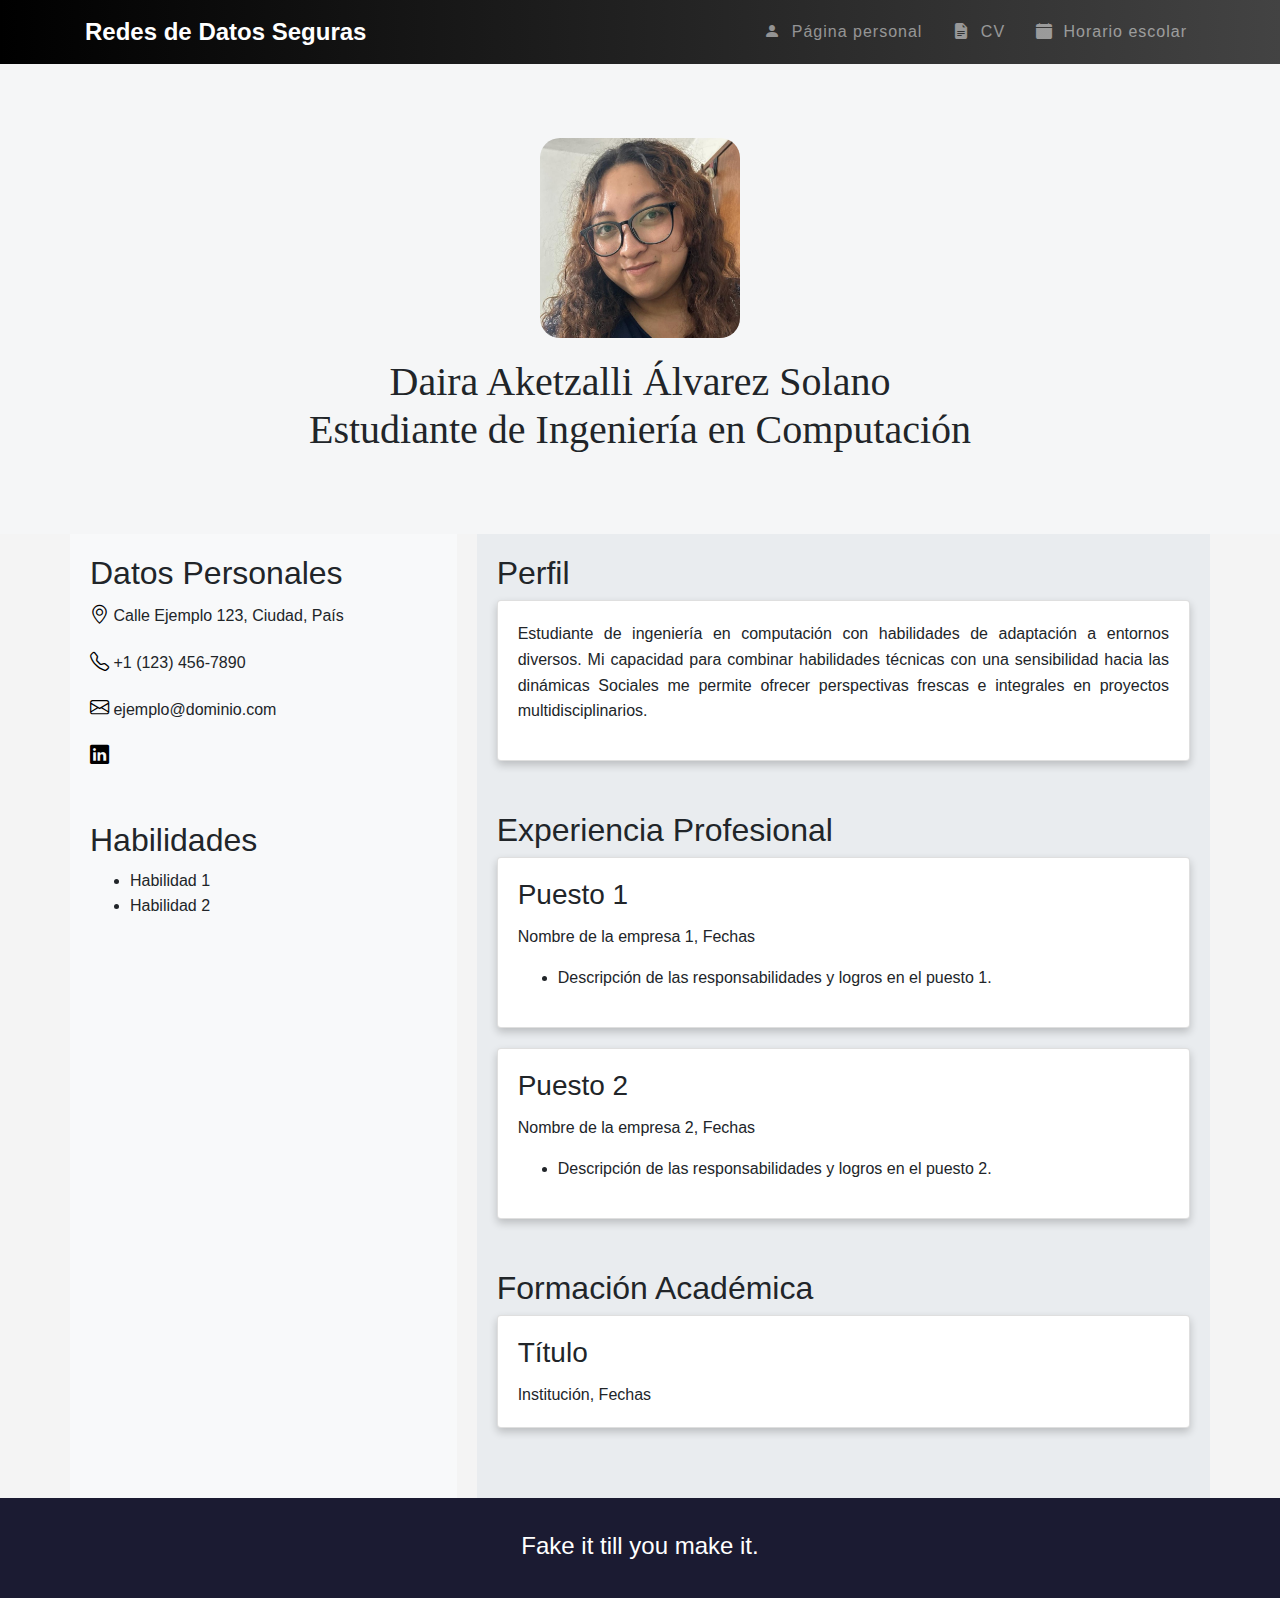
==== CV.html @ b775a0ef "Estructura, falta ingles y colores" ====
<!DOCTYPE html>
<html lang="es">

<head>
    <meta charset="utf-8">
    <meta name="author" content="Daira Álvarez">
    <meta name="description" content="CV de Daira Aketzalli Álvarez Solano">
    <meta name="viewport" content="width=device-width, initial-scale=1">
    <title>CV de Daira Álvarez</title>
    <link rel="icon" type="image/x-icon" href="imagenes/icono.png">
    <link rel="stylesheet" href="https://stackpath.bootstrapcdn.com/bootstrap/4.5.2/css/bootstrap.min.css">
    <link rel="stylesheet" href="https://cdn.jsdelivr.net/npm/bootstrap-icons@1.9.1/font/bootstrap-icons.css">
    <link href="styles.css" rel="stylesheet">
    <link rel="preconnect" href="https://fonts.googleapis.com">
    <link rel="preconnect" href="https://fonts.gstatic.com" crossorigin>
    <script src="https://code.jquery.com/jquery-3.5.1.slim.min.js"></script>
    <script src="https://cdn.jsdelivr.net/npm/@popperjs/core@2.0.7/dist/umd/popper.min.js"></script>
    <script src="https://stackpath.bootstrapcdn.com/bootstrap/4.5.2/js/bootstrap.min.js"></script>
</head>

<body>
    <!-- Barra de navegacion -->
    <nav class="navbar navbar-expand-lg navbar-dark bg-dark fixed-top">
        <div class="container">
            <a class="navbar-brand" href="index.html">Redes de Datos Seguras</a>
            <button class="navbar-toggler" type="button" data-toggle="collapse" data-target="#navbarNav"
                aria-controls="navbarNav" aria-expanded="false" aria-label="Toggle navigation">
                <span class="navbar-toggler-icon"></span>
            </button>
            <div class="collapse navbar-collapse" id="navbarNav">
                <ul class="navbar-nav ml-auto">
                    <li class="nav-item">
                        <a class="nav-link" href="personal.html"><i class="bi bi-person-fill"></i> Página personal</a>
                    </li>
                    <li class="nav-item">
                        <a class="nav-link" href="CV.html"><i class="bi bi-file-earmark-text-fill"></i> CV</a>
                    </li>
                    <li class="nav-item">
                        <a class="nav-link" href="pagina3.html"><i class="bi bi-calendar-fill"></i> Horario escolar</a>
                    </li>
                </ul>
            </div>
        </div>
    </nav>

    <section class="hero align-items-stretch">
        <div class="hero-principal d-flex flex-column justify-content-center align-items-center">
            <img class="hero-imagen-desarrollador rounded-square" src="img/yo.jpg" alt="Foto de Daira Álvarez">
            <h1>Daira Aketzalli Álvarez Solano <br>Estudiante de Ingeniería en Computación</h1>
            <h2 class="text-primary mb-4" id="typewriter"></h2>
        </div>
    </section>

    <!-- Contenedor Principal -->
    <div class="container">

        <!-- Secciones del CV en dos columnas -->
        <div class="row">
            <div class="col-info">

                <div id="datos-personales" class="seccion">
                    <h2>Datos Personales</h2>
                    <p>
                        <i class="bi bi-geo-alt medium-icon"></i> <!-- Símbolo de localización -->
                        Calle Ejemplo 123, Ciudad, País
                    </p>
                    <p>
                        <i class="bi bi-telephone medium-icon"></i> <!-- Símbolo de teléfono -->
                        +1 (123) 456-7890
                    </p>
                    <p>

                        <i class="bi bi-envelope medium-icon"></i> <!-- Símbolo de correo electrónico -->
                        ejemplo@dominio.com
                    </p>
                    <p>
                        
                        <a href="https://www.linkedin.com/in/tu-perfil" target="_blank"><i class="bi bi-linkedin medium-icon"></i> <!-- Símbolo de LinkedIn --></a>
                    </p>
                    <!-- Puedes agregar más elementos de la lista según sea necesario -->

                </div>
                <div id="habilidades" class="seccion">
                    <h2>Habilidades</h2>
                    <ul>
                        <li>Habilidad 1</li>
                        <li>Habilidad 2</li>
                        <!-- Agrega más habilidades según sea necesario -->
                    </ul>
                </div>


            </div>

            <div class="col-experiencia">

                <div id="perfil" class="seccion">
                    <h2>Perfil</h2>
                    <div class="card">
                        <div class="card-body">
                            <p>
                                Estudiante de ingeniería en computación con habilidades de
                                adaptación a entornos diversos. Mi capacidad para combinar
                                habilidades técnicas con una sensibilidad hacia las dinámicas
                                Sociales me permite ofrecer perspectivas frescas e integrales en
                                proyectos multidisciplinarios.
                            </p>
                        </div>
                    </div>
                </div>
                <div id="experiencia" class="seccion">
                    <h2>Experiencia Profesional</h2>
                    <div class="card">
                        <div class="card-body">
                            <h3 class="card-title">Puesto 1</h3>
                            <p class="card-text">Nombre de la empresa 1, Fechas</p>
                            <ul>
                                <li>Descripción de las responsabilidades y logros en el puesto 1.</li>
                            </ul>
                        </div>
                    </div>
                    <div class="card">
                        <div class="card-body">
                            <h3 class="card-title">Puesto 2</h3>
                            <p class="card-text">Nombre de la empresa 2, Fechas</p>
                            <ul>
                                <li>Descripción de las responsabilidades y logros en el puesto 2.</li>
                            </ul>
                        </div>
                    </div>
                    <!-- Repite el div anterior para cada puesto de trabajo adicional -->
                </div>

                <div id="formacion" class="seccion">
                    <h2>Formación Académica</h2>
                    <div class="card">
                        <div class="card-body">
                            <h3 class="card-title">Título</h3>
                            <p class="card-text">Institución, Fechas</p>
                        </div>
                    </div>
                    <!-- Repite el div anterior para cada título o formación académica -->
                </div>
            </div>
        </div>
    </div>

    <footer class="seccion-oscura d-flex flex-column align-items-center justify-content-center">
        <p class="footer-texto text-center">Fake it till you make it.</p>
    </footer>


</body>

</html>
---- styles.css ----
body {
    font-family: Arial, sans-serif;
    line-height:   1.6;
    background-color: #f4f4f4;
    padding-top: 70px;
}

/* BARRA DE NAVEGACIÓN */
.navbar {
  background: linear-gradient(to right, #000000, #434343);
}

/* Cambiar el color del texto y los enlaces */
.navbar-brand,
.navbar-nav .nav-link {
  color: #ffffff;
}

/* Agregar transiciones y efectos de hover */
.navbar-nav .nav-link {
  transition: color   0.3s ease;
}

.navbar-nav .nav-link:hover {
  color: #cccccc;
}

/* Ajustar el espaciado y la tipografía */
.navbar-nav {
  letter-spacing:   1px;
}

.navbar-brand {
  font-size:   1.5rem;
  font-weight: bold;
}

/* Agregar íconos a los enlaces */
.navbar-nav .nav-link i {
  margin-right:   5px;
}

/* Añadir margen a los elementos de la lista para aumentar el espacio entre los enlaces */
.navbar-nav .nav-item {
margin-right:  15px; /* Ajusta este valor para aumentar o disminuir el espacio */
}

/* Asegúrate de que el último elemento no tenga margen a la derecha para evitar espacio extra al final */
.navbar-nav .nav-item:last-child {
margin-right:  0;
}

section {
    display: flex;
    flex-direction: column;
    align-items: center;
    justify-content: center;
  }

.jumbotron {
    /* margin-top: 50px; */
    background-color: #007bff; /* Color de fondo para el encabezado */
    margin-bottom:   0; /* Sin margen inferior para el encabezado */
    margin-left: 205px;
    margin-right: 205px;
}

.content-section {
    margin-bottom:   2rem; /* Espaciado entre secciones */
    border-radius:   1rem; /* Bordes redondeados */
    box-shadow:   0   0.5rem   1rem rgba(0,   0,   0,   0.15); /* Sombra para dar profundidad */
    transition: transform   0.3s ease-in-out; /* Transición suave al pasar el cursor */
}

.content-section:hover {
    transform: translateY(-0.25rem); /* Efecto de elevación al pasar el cursor */
}

.my-5 {
    margin-top:   3rem !important; /* Espaciado superior para el contenido principal */
    margin-bottom:   3rem !important; /* Espaciado inferior para el contenido principal */
}

/* Estilos adicionales para mejorar la apariencia y funcionalidad */
h1 {
    font-size: 2.5rem;
    /* FALTA ESCOGER FUENTE */
    font-family: 'Rubik Dirt', cursive;
  }

  h4 {
    font-size: 1.5rem;
    margin-top:20px;
    /* FALTA ESCOGER FUENTE */
    font-family: 'Rubik Dirt', cursive;
  }
  .seccion-oscura {
    color: white;
    background-color: #1b1b32;
  }
  
  .seccion-clara {
    color: black;
    background-color: white;
  }
  
  .seccion-titulo {
    font-size: 2rem;
    padding: 15px 0;
    font-family: 'Rubik Dirt', cursive;
  }
  
  .seccion-descripcion {
    font-size: 1.2rem;
    color: #584e4e;
  }
  
  .seccion-texto {
    font-size: 1.2rem;
  }
  
  .btn-info {
    font-size: 1.1rem;
    margin: 20px;
  }
  
  .texto-negro {
    color: black;
  }
  
  .texto-blanco {
    color: white;
  }

  .seccion{
    text-align: justify;
    margin-bottom: 50px ;
  }

  /* Seccion Hero */
  
  .hero {
    background-color: #f5f6f7;
    min-height: 450px;
    text-align: center;
  }
  
  .hero-principal {
    padding: 3rem;
  }
  
  .hero-imagen-desarrollador {
    width: 200px;
    height: 200px;
    margin: 20px;
  }

  .rounded-square {
    width:   200px; /* O cualquier tamaño que desees */
    height:   200px; /* Debe ser igual al ancho para ser completamente circular */
    border-radius:   10%; /* Hace que el elemento sea circular */
    object-fit: cover; /* Asegura que la imagen cubra completamente el área circular sin distorsionarse */
}

  
  .hero-principal h2 {
    font-size: 1.5rem;
    color: #615151;
  }


  
  /* Sobre mi */
  
  .sobre-mi {
    height: 500px;
    padding: 10px;
  }
  
  .sobre-mi .contenedor {
    max-width: 600px;
    text-align: center;
  }
  
  /* Experiencia */
  
  .experiencia {
    padding: 40px 40px 60px 40px;
  }
  
  .experiencia .columna {
    padding: 20px;
    border: 2px solid #8080804d;
    display: flex;
    flex-direction: column;
    align-items: center;
    justify-content: space-evenly;
    transition: all 0.2s ease-in;
  }
  
  .experiencia .columna:hover {
    color: white;
    background-color: #1b1b32;
  }
  
  .experiencia i {
    font-size: 2.5rem;
    color: #7ade30;
    background-color: #0a0a23;
    padding: 8px 19px;
    border-radius: 50%;
  }
  
  .experiencia-titulo {
    font-size: 25px;
    font-weight: bold;
    margin: 10px 0;
  }
  
  .badges-contenedor {
    font-size: 20px;
    font-weight: bold;
    margin: 10px 0;
  }
  
  .badge {
    margin: 5px;
  }
  /* FALTA CAMBIAR COLOR DE BOTONES */
  .text-bg-primary {
    background-color: #007bff; /* Cambia este valor al color que desees */
    color: #fff; /* Cambia este valor al color del texto que desees */
}

.medium-icon {
  font-size:  1.2em; /* Ajusta este valor para cambiar el tamaño del icono */
  color: black;
}

  /* libros */
  
  .libros {
    padding: 40px 40px 80px 40px;
  }
  
  .libros .carousel {
    max-width: 800px;
  }
  
  .carousel-item {
    height: 500px;

  }
  
  .carousel-item .container {
    width: 100%;
    height: 100%;
    display: flex;
    flex-direction: column;
    align-items: center;
    justify-content: center;
    border: none;
  }

 .carousel-control-prev, .carousel-control-next  {
    border: none;
    height: 50px;
    margin-top: 170px;
    max-width: max-content;
  }

  .gustos-imagen {
    height: 200px;
    width: 180px;
    margin: 10px 10px 20px 10px;
  }
  
  .gustos-texto {
    max-width: 70%;
    font-size: 15px;
    text-align: center;
    font-family: 'Share Tech Mono', monospace;

  }
  
  .gustos-info {
    font-weight: bold;
    text-align: center;

  }
  
  .gustos-info p {
    margin-bottom: 0;
 
  }
  
  .testimonio-footer .libro {
    font-size: 1.2rem;

  }
  
  .testimonio-info .autor {
    font-size: 0.9rem;
    color: #656060;

  }
  
 
  /* Pie de pagina (footer) */
  
  footer {
    min-height: 100px;
  }
  
  .footer-logo {
    height: 80px;
    width: 80px;
    margin: 10px;
  }
  
  .footer-texto {
    font-size: 1.5rem;
    padding-top: 2%;
    margin-bottom: 30px;
    font-family: 'Quicksand', sans-serif;
  }
  
  .iconos-redes-sociales a {
    width: 50px;
    height: 50px;
    display: flex;
    align-items: center;
    justify-content: center;
    padding: 2px;
    margin: 10px;
    border: 2px solid white;
    border-radius: 50%;
    transition: all 0.2s ease-in;
  }
  
  .iconos-redes-sociales i {
    color: white;
    font-size: 1.5rem;
    transition: all 0.2s ease-in;
  }
  
  .iconos-redes-sociales a:hover {
    background-color: white;
    border: 2px solid rgb(13, 110, 253);
  }
  
  .iconos-redes-sociales a:hover i {
    color: black;
  }
  
  .derechos-de-autor {
    font-size: 15px;
    color: #aeaeae;
    padding: 20px;
  }

  .cv-body{
    background-color: yellow;
    padding-left:10rem;
    padding-right:10rem;

  }

  /* AQUÍ ESTOY HACIENDO PRUEBAS */
  .left-column{
    width:  25%; /* Ocupa  1/4 de la pantalla */
    height:  100%;
    background-color: red;
    display: block; /* Asegura que la imagen se trate como un bloque */
    margin: auto; /* Centra la imagen horizontalmente */
  }

  .left-column .section{
    height:   20.00%; /* FALTA AJUSTAR SEGÚN QUEDEN LAS SECCIONES*/
    border-bottom:   1px solid #ccc; /* Línea divisoria entre secciones */
    display: flex; /* Hace que la sección sea un contenedor Flexbox */
    align-items: center; /* Centra los elementos a lo largo del eje cruzado */
    justify-content: center; /* Centra los elementos a lo largo del eje principal */
    padding-top: 15px;
    padding-bottom: 15px;
    align-self: flex-start; /* Alinea las secciones al inicio de la columna */

  }

  .left-column img{
    max-width:   90%; /* La imagen nunca será más ancha que su contenedor */
    max-height:   90%; /* La imagen nunca será más alta que su contenedor */
    object-fit: contain; /* Asegura que la imagen se ajuste dentro de su contenedor manteniendo su relación de aspecto */
    display: flex; /* Asegura que la imagen se trate como un bloque */
    margin: auto; /* Centra la imagen horizontalmente */
    margin-top: 10px; 
    margin-bottom: 10px;
    border-radius: 5%;
    flex-direction: column;
  }
    


  .right-column {
    flex-grow:  1; /* Ocupa el espacio restante */
    background-color: #e0e0e0; /* Color de fondo para visualizar la columna */
    display: flex; /* Establece la columna derecha como un contenedor Flexbox */
  flex-direction: column; /* Organiza las secciones en una columna */
}

  .right-column .section{
    /* height:  10.00%; FALTA AJUSTAR SEGÚN QUEDEN LAS SECCIONES */
    border-bottom:  1px solid #ccc;
    padding: 5px;
    border-left:  5px solid #007bff;
    background-color:#7ade30 ;
  }

  .section span{
    margin-left: 8px;
  }

  .section a{
    margin-left: 18px;
  }
  .container-cv{
    display: flex;
    height:   100%;    
    flex-direction: row; /* Organiza las columnas en una fila */
  align-items: flex-start; /* Hace que las columnas se estiren para ocupar el mismo espacio vertical */
  }

  /* Adaptable (Responsivo) */
  
  @media screen and (max-width: 400px) {
    .overlay p {
      font-size: 18px;
    }
  
    .overlay i {
      font-size: 40px;
    }
  }
  
  @media screen and (max-width: 767px) {
    .navbar-brand {
      display: none;
    }
  }
  
  @media screen and (max-width: 800px) {
    .gustos-imagen {
      height: 120px;
      width: 120px;
    }
  
    .gustos-texto {
      font-size: 18px;
    }
  }
  
  @media screen and (min-width: 700px) {
    .hero-inferior-imagen {
      max-width: 600px;
    }
  }


  /* Animaciones */
@keyframes fadeIn {
  from { opacity:  0; }
  to { opacity:  1; }
}

.fadeIn {
  animation: fadeIn  1s ease-in;
}

/* Transiciones suaves */
.smooth-transition {
  transition: all  0.3s ease;
}


/* Ajustes para las dos columnas con separación y colores diferenciados */
.col-info {
  padding:   20px;
  flex:   1; /* Primera columna más angosta */
  background-color: #f8f9fa; /* Color de fondo para la primera columna */
  margin-right:  20px; /* Separación entre columnas */
}

.col-experiencia {
  padding:   20px;
  flex:   2; /* Segunda columna más ancha */
  background-color: #e9ecef; /* Color de fondo para la segunda columna */
}

/* Ajustes para las tarjetas */
.card {
  margin-bottom:   20px;
  box-shadow:   0   4px   8px   0 rgba(0,0,0,0.2);
  transition:   0.3s;
}

.card:hover {
  box-shadow:   0   8px   16px   0 rgba(0,0,0,0.2);
}

.card-body {
  padding:   20px;
}
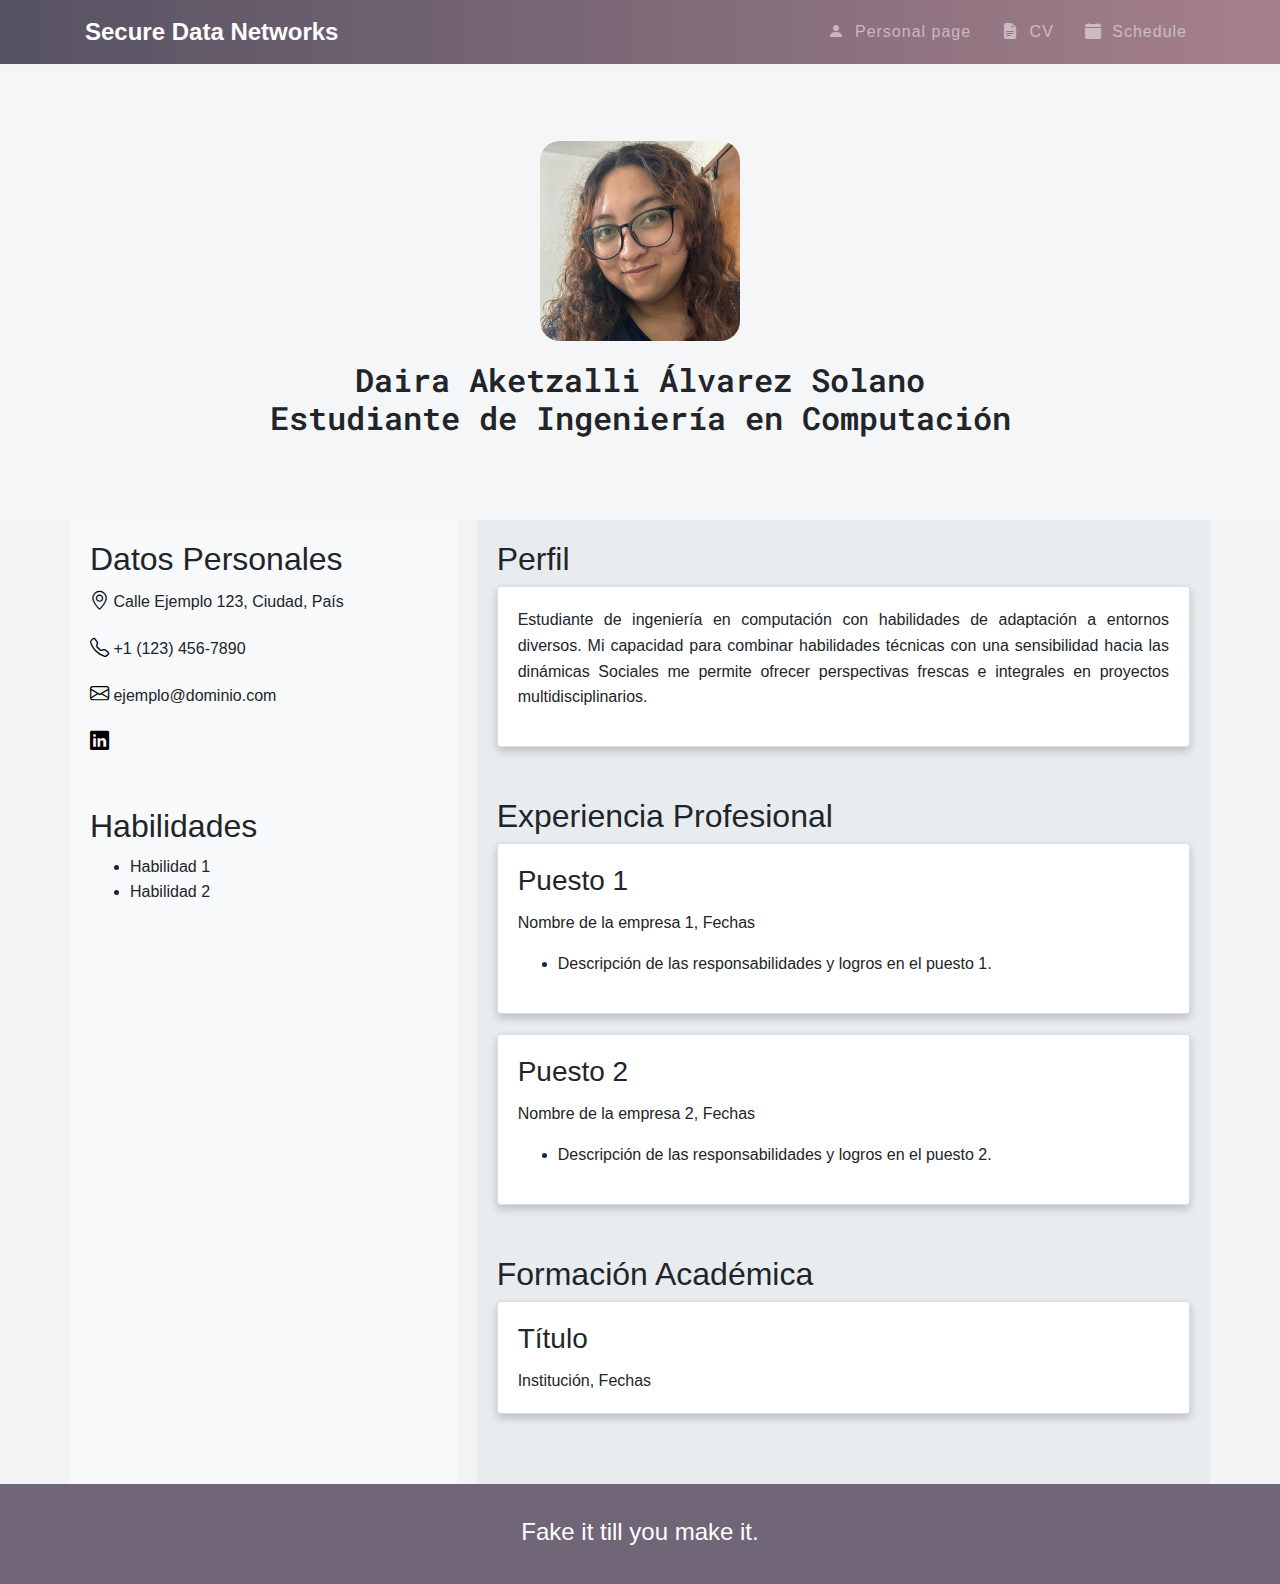
==== commit 684b19d5: "Ya está index, falta ingles y formato" ====
--- a/CV.html
+++ b/CV.html
@@ -13,6 +13,8 @@
     <link href="styles.css" rel="stylesheet">
     <link rel="preconnect" href="https://fonts.googleapis.com">
     <link rel="preconnect" href="https://fonts.gstatic.com" crossorigin>
+    <link href="https://fonts.googleapis.com/css2?family=Kanit:wght@300;500&family=Roboto+Mono:ital,wght@0,100..700;1,100..700&display=swap" rel="stylesheet">
+    <link href="https://fonts.googleapis.com/css2?family=Inconsolata:wght@200..900&display=swap" rel="stylesheet">
     <script src="https://code.jquery.com/jquery-3.5.1.slim.min.js"></script>
     <script src="https://cdn.jsdelivr.net/npm/@popperjs/core@2.0.7/dist/umd/popper.min.js"></script>
     <script src="https://stackpath.bootstrapcdn.com/bootstrap/4.5.2/js/bootstrap.min.js"></script>
@@ -22,21 +24,20 @@
     <!-- Barra de navegacion -->
     <nav class="navbar navbar-expand-lg navbar-dark bg-dark fixed-top">
         <div class="container">
-            <a class="navbar-brand" href="index.html">Redes de Datos Seguras</a>
-            <button class="navbar-toggler" type="button" data-toggle="collapse" data-target="#navbarNav"
-                aria-controls="navbarNav" aria-expanded="false" aria-label="Toggle navigation">
+            <a class="navbar-brand" href="index.html">Secure Data Networks</a>
+            <button class="navbar-toggler" type="button" data-toggle="collapse" data-target="#navbarNav" aria-controls="navbarNav" aria-expanded="false" aria-label="Toggle navigation">
                 <span class="navbar-toggler-icon"></span>
             </button>
             <div class="collapse navbar-collapse" id="navbarNav">
                 <ul class="navbar-nav ml-auto">
                     <li class="nav-item">
-                        <a class="nav-link" href="personal.html"><i class="bi bi-person-fill"></i> Página personal</a>
+                        <a class="nav-link" href="personal.html"><i class="bi bi-person-fill"></i> Personal page</a>
                     </li>
                     <li class="nav-item">
-                        <a class="nav-link" href="CV.html"><i class="bi bi-file-earmark-text-fill"></i> CV</a>
+                        <a class="nav-link" href="CV.html"><i class="bi bi-file-earmark-text-fill"></i> CV </a>
                     </li>
                     <li class="nav-item">
-                        <a class="nav-link" href="pagina3.html"><i class="bi bi-calendar-fill"></i> Horario escolar</a>
+                        <a class="nav-link" href="schedule.html"><i class="bi bi-calendar-fill"></i> Schedule</a>
                     </li>
                 </ul>
             </div>
--- a/styles.css
+++ b/styles.css
@@ -7,7 +7,7 @@
 
 /* BARRA DE NAVEGACIÓN */
 .navbar {
-  background: linear-gradient(to right, #000000, #434343);
+  background: linear-gradient(to right, #565263, #A6808B);
 }
 
 /* Cambiar el color del texto y los enlaces */
@@ -55,38 +55,60 @@
     flex-direction: column;
     align-items: center;
     justify-content: center;
-  }
-
-.jumbotron {
+    
+  }
+
+  .text-primary {
+    font-family: "Oswald", sans-serif;
+  font-optical-sizing: auto;
+  font-weight: 350;
+  font-style: normal;
+}
+
+.jumbotron{
     /* margin-top: 50px; */
-    background-color: #007bff; /* Color de fondo para el encabezado */
+    background-color: #565263; /* Color de fondo para el encabezado */
     margin-bottom:   0; /* Sin margen inferior para el encabezado */
     margin-left: 205px;
     margin-right: 205px;
 }
 
 .content-section {
+  background-color: #d6cfca95;
     margin-bottom:   2rem; /* Espaciado entre secciones */
     border-radius:   1rem; /* Bordes redondeados */
     box-shadow:   0   0.5rem   1rem rgba(0,   0,   0,   0.15); /* Sombra para dar profundidad */
     transition: transform   0.3s ease-in-out; /* Transición suave al pasar el cursor */
+    font-family: "Inconsolata", monospace;
+    font-optical-sizing: auto;
+    font-weight: 550;
+    font-style: normal;
+    font-variation-settings:
+      "wdth" 100;
+      text-align: justify;
 }
 
 .content-section:hover {
+  
     transform: translateY(-0.25rem); /* Efecto de elevación al pasar el cursor */
 }
 
 .my-5 {
+  
     margin-top:   3rem !important; /* Espaciado superior para el contenido principal */
     margin-bottom:   3rem !important; /* Espaciado inferior para el contenido principal */
 }
 
 /* Estilos adicionales para mejorar la apariencia y funcionalidad */
 h1 {
-    font-size: 2.5rem;
+    font-size: 2.0rem;
     /* FALTA ESCOGER FUENTE */
-    font-family: 'Rubik Dirt', cursive;
-  }
+    font-family: "Roboto Mono", monospace;
+  font-optical-sizing: auto;
+  font-weight: 600;
+  font-style: normal;
+  }
+
 
   h4 {
     font-size: 1.5rem;
@@ -96,7 +118,7 @@
   }
   .seccion-oscura {
     color: white;
-    background-color: #1b1b32;
+    background-color: #706677;
   }
   
   .seccion-clara {
@@ -107,7 +129,10 @@
   .seccion-titulo {
     font-size: 2rem;
     padding: 15px 0;
-    font-family: 'Rubik Dirt', cursive;
+    font-family: "Oswald", sans-serif;
+  font-optical-sizing: auto;
+  font-weight: 350;
+  font-style: normal;
   }
   
   .seccion-descripcion {
@@ -117,6 +142,10 @@
   
   .seccion-texto {
     font-size: 1.2rem;
+    font-family: "Oswald", sans-serif;
+  font-optical-sizing: auto;
+  font-weight: 350;
+  font-style: normal;
   }
   
   .btn-info {
@@ -173,7 +202,7 @@
   /* Sobre mi */
   
   .sobre-mi {
-    height: 500px;
+    height: 400px;
     padding: 10px;
   }
   
@@ -182,6 +211,13 @@
     text-align: center;
   }
   
+  .info-texto{
+    font-size: 1.1rem;
+    font-family: "Oswald", sans-serif;
+  font-optical-sizing: auto;
+  font-weight: 350;
+  font-style: normal;
+  }
   /* Experiencia */
   
   .experiencia {
@@ -200,13 +236,13 @@
   
   .experiencia .columna:hover {
     color: white;
-    background-color: #1b1b32;
+    background-color: #D1B6B7;
   }
   
   .experiencia i {
     font-size: 2.5rem;
-    color: #7ade30;
-    background-color: #0a0a23;
+    color: #A6808B;
+    background-color: #D1B6B7;
     padding: 8px 19px;
     border-radius: 50%;
   }
@@ -215,6 +251,10 @@
     font-size: 25px;
     font-weight: bold;
     margin: 10px 0;
+    font-family: "Oswald", sans-serif;
+  font-optical-sizing: auto;
+  font-weight:500;
+  font-style: normal;
   }
   
   .badges-contenedor {
@@ -228,9 +268,24 @@
   }
   /* FALTA CAMBIAR COLOR DE BOTONES */
   .text-bg-primary {
-    background-color: #007bff; /* Cambia este valor al color que desees */
+    background-color: #A6808B; /* Cambia este valor al color que desees */
     color: #fff; /* Cambia este valor al color del texto que desees */
-}
+    font-family: "Oswald", sans-serif;
+  font-optical-sizing: auto;
+  font-weight: 350;
+  font-style: normal;
+}
+
+.bg-primary{
+  background-color: black;
+}
+
+.table tbody tr td:hover {
+  background-color: #D1D119; /* Cambia el color según prefieras */
+  box-shadow:  0px  2px  4px rgba(0,  0,  0,  0.2); /* Añade sombra con color negro y  20% de transparencia */
+
+}
+
 
 .medium-icon {
   font-size:  1.2em; /* Ajusta este valor para cambiar el tamaño del icono */
@@ -286,6 +341,10 @@
   .gustos-info {
     font-weight: bold;
     text-align: center;
+    font-family: "Oswald", sans-serif;
+  font-optical-sizing: auto;
+  font-weight: 500;
+  font-style: normal;
 
   }
   
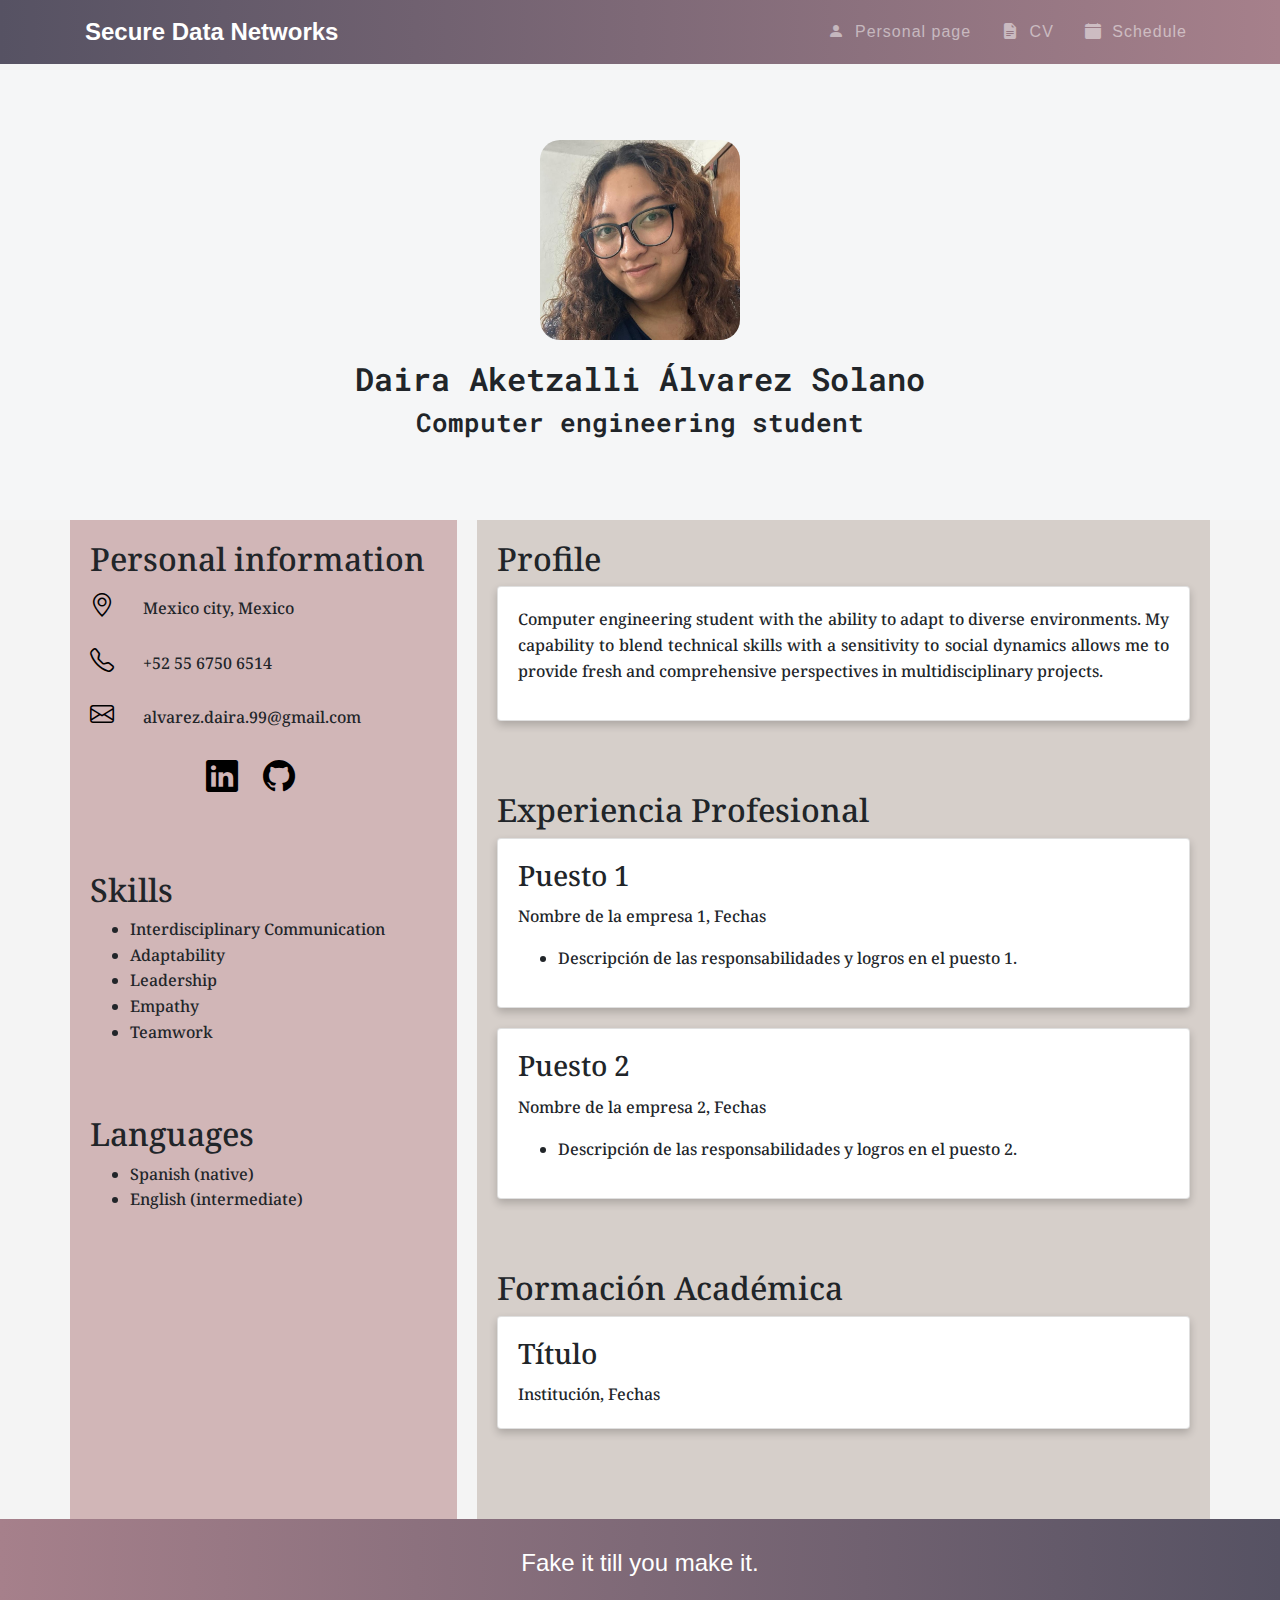
==== commit c9205455: "cambios a inglés" ====
--- a/CV.html
+++ b/CV.html
@@ -13,8 +13,12 @@
     <link href="styles.css" rel="stylesheet">
     <link rel="preconnect" href="https://fonts.googleapis.com">
     <link rel="preconnect" href="https://fonts.gstatic.com" crossorigin>
-    <link href="https://fonts.googleapis.com/css2?family=Kanit:wght@300;500&family=Roboto+Mono:ital,wght@0,100..700;1,100..700&display=swap" rel="stylesheet">
+    <link
+        href="https://fonts.googleapis.com/css2?family=Kanit:wght@300;500&family=Roboto+Mono:ital,wght@0,100..700;1,100..700&display=swap"
+        rel="stylesheet">
     <link href="https://fonts.googleapis.com/css2?family=Inconsolata:wght@200..900&display=swap" rel="stylesheet">
+    <link href="https://fonts.googleapis.com/css2?family=Noto+Serif:ital,wght@0,100..900;1,100..900&display=swap"
+        rel="stylesheet">
     <script src="https://code.jquery.com/jquery-3.5.1.slim.min.js"></script>
     <script src="https://cdn.jsdelivr.net/npm/@popperjs/core@2.0.7/dist/umd/popper.min.js"></script>
     <script src="https://stackpath.bootstrapcdn.com/bootstrap/4.5.2/js/bootstrap.min.js"></script>
@@ -25,7 +29,8 @@
     <nav class="navbar navbar-expand-lg navbar-dark bg-dark fixed-top">
         <div class="container">
             <a class="navbar-brand" href="index.html">Secure Data Networks</a>
-            <button class="navbar-toggler" type="button" data-toggle="collapse" data-target="#navbarNav" aria-controls="navbarNav" aria-expanded="false" aria-label="Toggle navigation">
+            <button class="navbar-toggler" type="button" data-toggle="collapse" data-target="#navbarNav"
+                aria-controls="navbarNav" aria-expanded="false" aria-label="Toggle navigation">
                 <span class="navbar-toggler-icon"></span>
             </button>
             <div class="collapse navbar-collapse" id="navbarNav">
@@ -47,7 +52,8 @@
     <section class="hero align-items-stretch">
         <div class="hero-principal d-flex flex-column justify-content-center align-items-center">
             <img class="hero-imagen-desarrollador rounded-square" src="img/yo.jpg" alt="Foto de Daira Álvarez">
-            <h1>Daira Aketzalli Álvarez Solano <br>Estudiante de Ingeniería en Computación</h1>
+            <h1>Daira Aketzalli Álvarez Solano</h1>
+            <h1 class="ocupacion-h">Computer engineering student</h1>
             <h2 class="text-primary mb-4" id="typewriter"></h2>
         </div>
     </section>
@@ -60,32 +66,46 @@
             <div class="col-info">
 
                 <div id="datos-personales" class="seccion">
-                    <h2>Datos Personales</h2>
+                    <h2>Personal information</h2>
                     <p>
                         <i class="bi bi-geo-alt medium-icon"></i> <!-- Símbolo de localización -->
-                        Calle Ejemplo 123, Ciudad, País
+                        Mexico city, Mexico
                     </p>
                     <p>
                         <i class="bi bi-telephone medium-icon"></i> <!-- Símbolo de teléfono -->
-                        +1 (123) 456-7890
+                        +52 55 6750 6514
                     </p>
                     <p>
 
                         <i class="bi bi-envelope medium-icon"></i> <!-- Símbolo de correo electrónico -->
-                        ejemplo@dominio.com
+                        alvarez.daira.99@gmail.com
                     </p>
-                    <p>
-                        
-                        <a href="https://www.linkedin.com/in/tu-perfil" target="_blank"><i class="bi bi-linkedin medium-icon"></i> <!-- Símbolo de LinkedIn --></a>
+                    <p class="icon-p">
+                        <a href="https://www.linkedin.com/in/daira-aketzalli" target="_blank"><i
+                                class="bi bi-linkedin big-icon"></i> </a>
+                        <a href="https://github.com/DairaA-AlvarezSolano" target="_blank"><i
+                                class="bi bi-github big-icon"></i> </a>
                     </p>
                     <!-- Puedes agregar más elementos de la lista según sea necesario -->
 
                 </div>
                 <div id="habilidades" class="seccion">
-                    <h2>Habilidades</h2>
+                    <h2>Skills</h2>
                     <ul>
-                        <li>Habilidad 1</li>
-                        <li>Habilidad 2</li>
+                        <li>Interdisciplinary Communication</li>
+                        <li>Adaptability</li>
+                        <li>Leadership</li>
+                        <li>Empathy</li>
+                        <li>Teamwork</li>
+                        <!-- Agrega más habilidades según sea necesario -->
+                    </ul>
+                </div>
+
+                <div id="languages" class="seccion">
+                    <h2>Languages</h2>
+                    <ul>
+                        <li>Spanish (native)</li>
+                        <li>English (intermediate)</li>
                         <!-- Agrega más habilidades según sea necesario -->
                     </ul>
                 </div>
@@ -96,15 +116,13 @@
             <div class="col-experiencia">
 
                 <div id="perfil" class="seccion">
-                    <h2>Perfil</h2>
+                    <h2>Profile</h2>
                     <div class="card">
                         <div class="card-body">
                             <p>
-                                Estudiante de ingeniería en computación con habilidades de
-                                adaptación a entornos diversos. Mi capacidad para combinar
-                                habilidades técnicas con una sensibilidad hacia las dinámicas
-                                Sociales me permite ofrecer perspectivas frescas e integrales en
-                                proyectos multidisciplinarios.
+                                Computer engineering student with the ability to adapt to diverse environments. My
+                                capability to blend technical skills with a sensitivity to social dynamics allows me to
+                                provide fresh and comprehensive perspectives in multidisciplinary projects.
                             </p>
                         </div>
                     </div>
--- a/styles.css
+++ b/styles.css
@@ -63,6 +63,7 @@
   font-optical-sizing: auto;
   font-weight: 350;
   font-style: normal;
+  color: #CBB7AE !important;
 }
 
 .jumbotron{
@@ -127,17 +128,21 @@
   }
   
   .seccion-titulo {
-    font-size: 2rem;
+    font-size: 30px;
     padding: 15px 0;
     font-family: "Oswald", sans-serif;
   font-optical-sizing: auto;
-  font-weight: 350;
+  font-weight: 500;
   font-style: normal;
   }
   
   .seccion-descripcion {
     font-size: 1.2rem;
     color: #584e4e;
+    font-family: "Oswald", sans-serif;
+  font-optical-sizing: auto;
+  font-weight: 350;
+  font-style: normal;
   }
   
   .seccion-texto {
@@ -163,7 +168,13 @@
 
   .seccion{
     text-align: justify;
-    margin-bottom: 50px ;
+    margin-bottom: 70px ;
+    font-family: "Noto Serif", serif;
+    font-optical-sizing: auto;
+    font-weight: 500;
+    font-style: normal;
+    font-variation-settings:
+      "wdth" 100;
   }
 
   /* Seccion Hero */
@@ -258,7 +269,7 @@
   }
   
   .badges-contenedor {
-    font-size: 20px;
+    font-size: 22px;
     font-weight: bold;
     margin: 10px 0;
   }
@@ -288,10 +299,23 @@
 
 
 .medium-icon {
-  font-size:  1.2em; /* Ajusta este valor para cambiar el tamaño del icono */
+  font-size:  1.5em; /* Ajusta este valor para cambiar el tamaño del icono */
   color: black;
-}
-
+  padding-right: 25px;
+}
+
+.big-icon {
+  font-size:  2.0em; /* Ajusta este valor para cambiar el tamaño del icono */
+  color: black;
+  padding-right: 25px;
+}
+
+.seccion .icon-p {
+  display: flex;
+  align-items: center; /* Centra verticalmente los elementos */
+  justify-content: center; /* Centra horizontalmente los elementos */
+  text-align: center; /* Asegura que el texto esté centrado si los íconos no ocupan todo el espacio */
+}
   /* libros */
   
   .libros {
@@ -299,7 +323,7 @@
   }
   
   .libros .carousel {
-    max-width: 800px;
+    max-width: 500px;
   }
   
   .carousel-item {
@@ -322,6 +346,7 @@
     height: 50px;
     margin-top: 170px;
     max-width: max-content;
+    background-color: #D1B6B7;
   }
 
   .gustos-imagen {
@@ -368,7 +393,8 @@
   /* Pie de pagina (footer) */
   
   footer {
-    min-height: 100px;
+    min-height: 50px;
+    background: linear-gradient(to left, #565263, #A6808B);
   }
   
   .footer-logo {
@@ -475,6 +501,16 @@
     background-color:#7ade30 ;
   }
 
+
+  .ocupacion-h{
+    font-size: 1.6rem;
+    /* FALTA ESCOGER FUENTE */
+    font-family: "Roboto Mono", monospace;
+  font-optical-sizing: auto;
+  font-weight: 600;
+  font-style: normal;
+  }
+
   .section span{
     margin-left: 8px;
   }
@@ -545,14 +581,14 @@
 .col-info {
   padding:   20px;
   flex:   1; /* Primera columna más angosta */
-  background-color: #f8f9fa; /* Color de fondo para la primera columna */
+  background-color: #D1B6B7; /* Color de fondo para la primera columna */
   margin-right:  20px; /* Separación entre columnas */
 }
 
 .col-experiencia {
   padding:   20px;
   flex:   2; /* Segunda columna más ancha */
-  background-color: #e9ecef; /* Color de fondo para la segunda columna */
+  background-color: #D6CFCA; /* Color de fondo para la segunda columna */
 }
 
 /* Ajustes para las tarjetas */
@@ -569,3 +605,37 @@
 .card-body {
   padding:   20px;
 }
+
+
+@media only screen and (max-width: 760px) {
+  table, thead, tbody, th, td, tr {
+    display: block;
+  }
+  thead tr {
+    position: absolute;
+    top: -9999px;
+    left: -9999px;
+  }
+  tr {
+    border: 1px solid #ccc;
+  }
+  td {
+    border: none;
+    border-bottom: 1px solid #eee;
+    position: relative;
+    padding-left: 50%;
+  }
+  td:before {
+    position: absolute;
+    top: 6px;
+    left: 6px;
+    width: 45%;
+    padding-right: 10px;
+    white-space: nowrap;
+  }
+  td:nth-of-type(1):before { content: "Columna 1"; }
+  td:nth-of-type(2):before { content: "Columna 2"; }
+  td:nth-of-type(3):before { content: "Columna 3"; }
+  td:nth-of-type(4):before { content: "Columna 4"; }
+  td:nth-of-type(5):before { content: "Columna 5"; }
+}
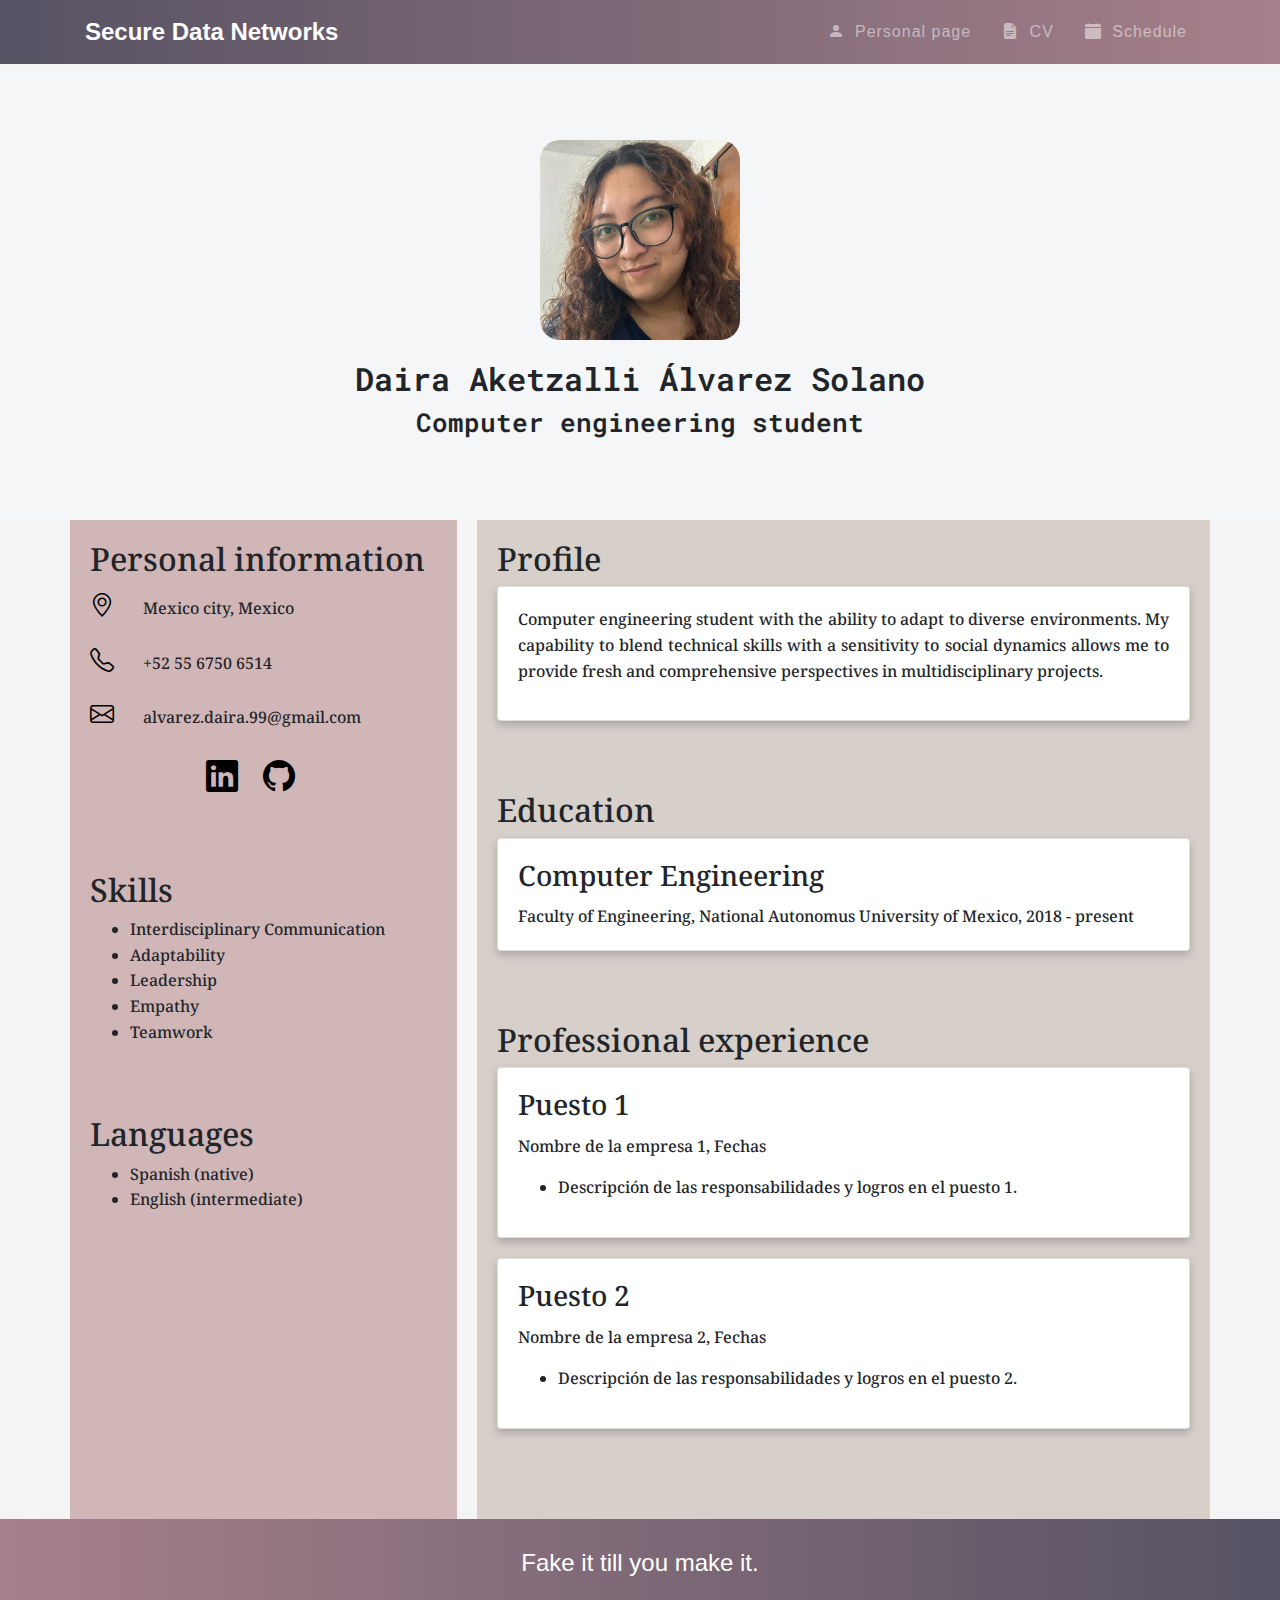
==== commit f55043d3: "Update CV.html" ====
--- a/CV.html
+++ b/CV.html
@@ -127,8 +127,20 @@
                         </div>
                     </div>
                 </div>
+
+                <div id="formacion" class="seccion">
+                    <h2>Education</h2>
+                    <div class="card">
+                        <div class="card-body">
+                            <h3 class="card-title">Computer Engineering</h3>
+                            <p class="card-text">Faculty of Engineering, National Autonomus University of Mexico, 2018 - present</p>
+                        </div>
+                    </div>
+                    <!-- Repite el div anterior para cada título o formación académica -->
+                </div>
+                
                 <div id="experiencia" class="seccion">
-                    <h2>Experiencia Profesional</h2>
+                    <h2>Professional experience</h2>
                     <div class="card">
                         <div class="card-body">
                             <h3 class="card-title">Puesto 1</h3>
@@ -150,16 +162,7 @@
                     <!-- Repite el div anterior para cada puesto de trabajo adicional -->
                 </div>
 
-                <div id="formacion" class="seccion">
-                    <h2>Formación Académica</h2>
-                    <div class="card">
-                        <div class="card-body">
-                            <h3 class="card-title">Título</h3>
-                            <p class="card-text">Institución, Fechas</p>
-                        </div>
-                    </div>
-                    <!-- Repite el div anterior para cada título o formación académica -->
-                </div>
+                
             </div>
         </div>
     </div>
@@ -171,4 +174,4 @@
 
 </body>
 
-</html>+</html>
--- a/styles.css
+++ b/styles.css
@@ -290,9 +290,12 @@
 .bg-primary{
   background-color: black;
 }
+.table {
+  border-collapse: collapse; /* Elimina el espacio entre las celdas */
+}
 
 .table tbody tr td:hover {
-  background-color: #D1D119; /* Cambia el color según prefieras */
+  background-color: #CBB7AE; /* Cambia el color según prefieras */
   box-shadow:  0px  2px  4px rgba(0,  0,  0,  0.2); /* Añade sombra con color negro y  20% de transparencia */
 
 }
@@ -444,12 +447,12 @@
     padding: 20px;
   }
 
-  .cv-body{
+  /* .cv-body{
     background-color: yellow;
     padding-left:10rem;
     padding-right:10rem;
 
-  }
+  } */
 
   /* AQUÍ ESTOY HACIENDO PRUEBAS */
   .left-column{
@@ -486,20 +489,19 @@
     
 
 
-  .right-column {
-    flex-grow:  1; /* Ocupa el espacio restante */
-    background-color: #e0e0e0; /* Color de fondo para visualizar la columna */
-    display: flex; /* Establece la columna derecha como un contenedor Flexbox */
-  flex-direction: column; /* Organiza las secciones en una columna */
+  /* .right-column {
+    flex-grow:  1; /* Ocupa el espacio restante 
+    background-color: #e0e0e0; /* Color de fondo para visualizar la columna 
+    display: flex; /* Establece la columna derecha como un contenedor Flexbox 
+  flex-direction: column; /* Organiza las secciones en una columna 
 }
 
   .right-column .section{
-    /* height:  10.00%; FALTA AJUSTAR SEGÚN QUEDEN LAS SECCIONES */
     border-bottom:  1px solid #ccc;
     padding: 5px;
     border-left:  5px solid #007bff;
     background-color:#7ade30 ;
-  }
+  } */
 
 
   .ocupacion-h{
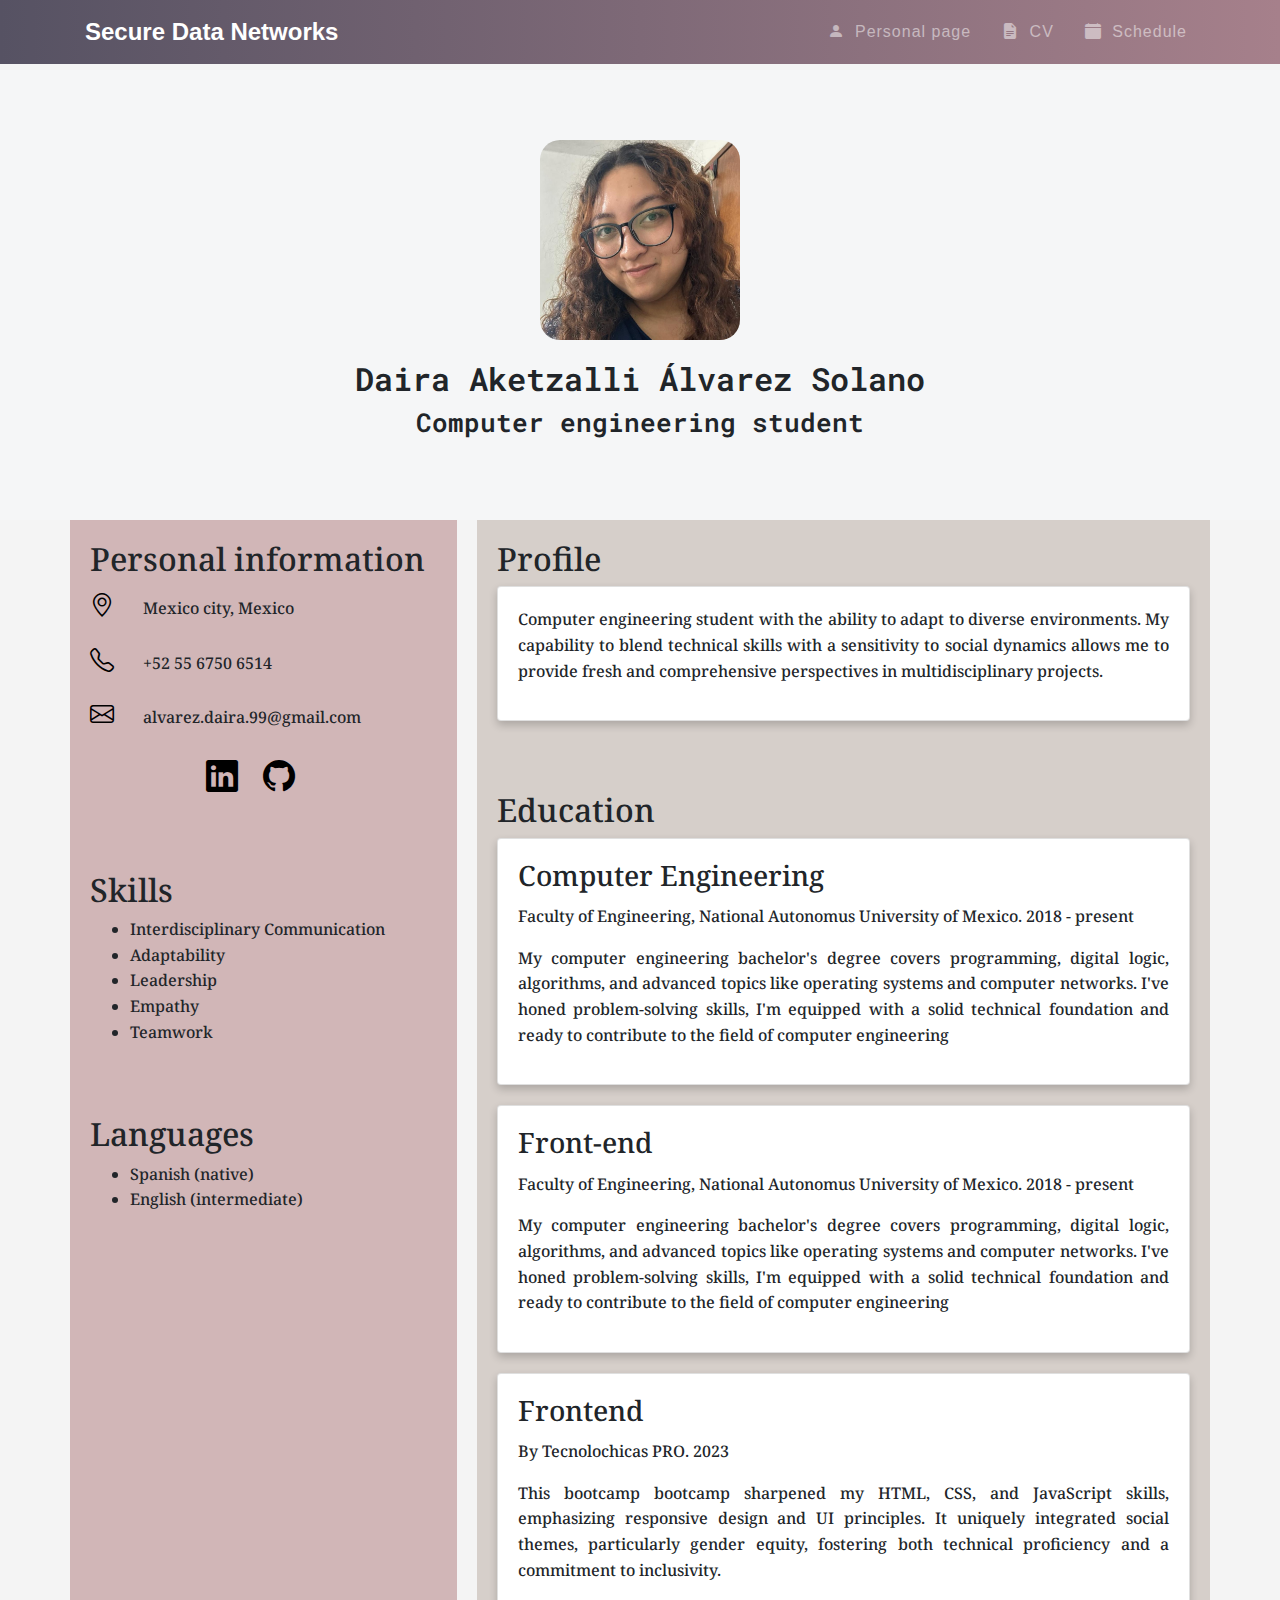
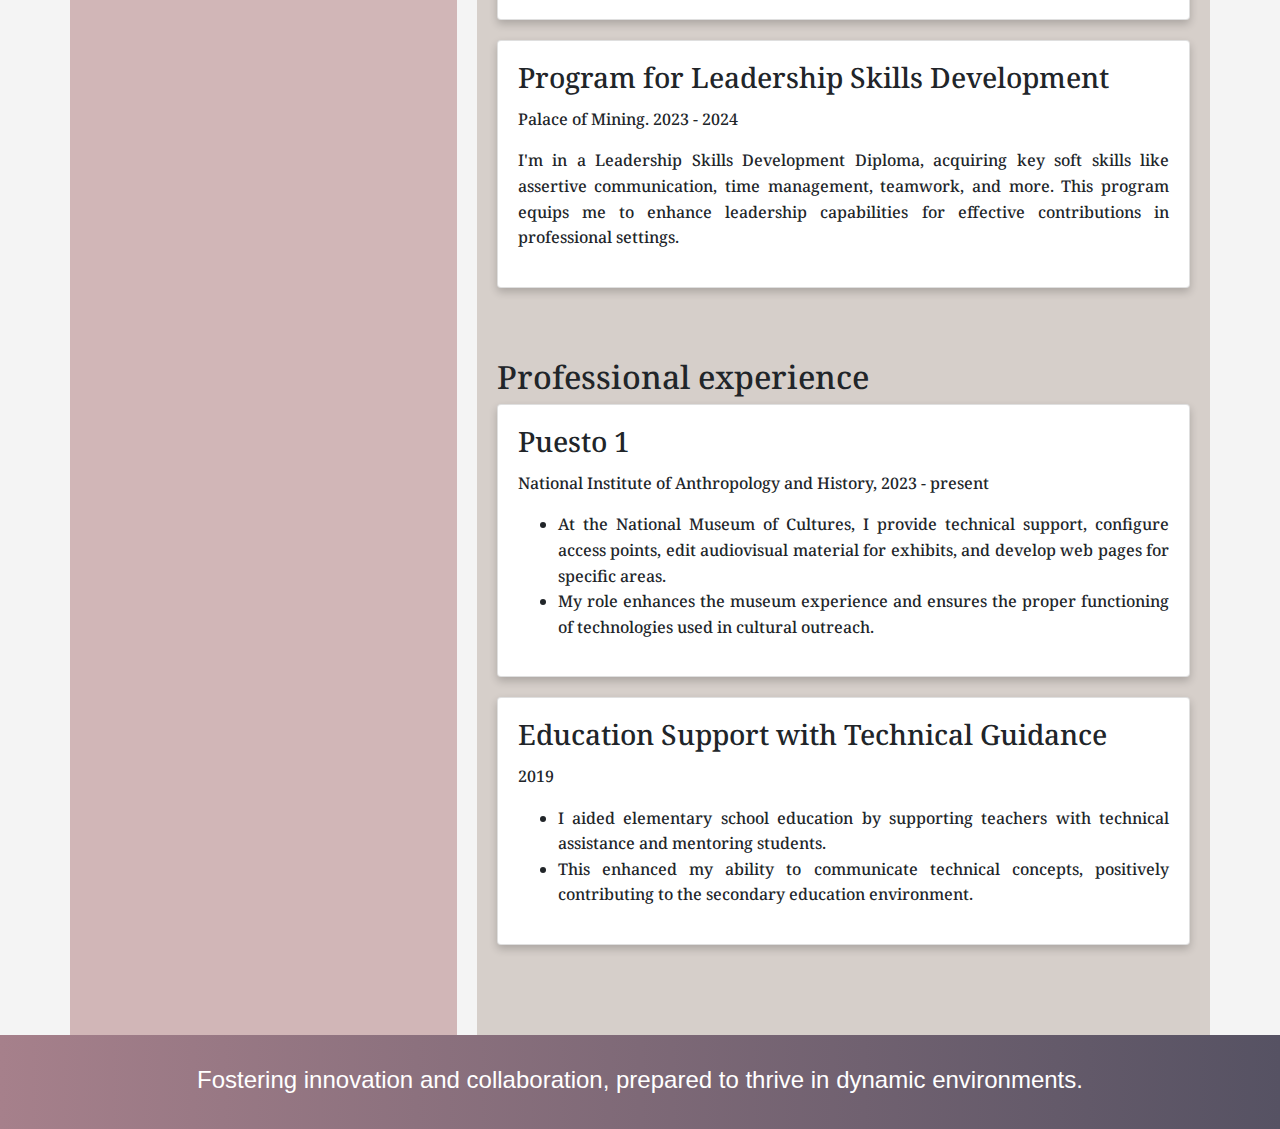
==== commit b3d8ec64: "Update CV.html" ====
--- a/CV.html
+++ b/CV.html
@@ -133,7 +133,40 @@
                     <div class="card">
                         <div class="card-body">
                             <h3 class="card-title">Computer Engineering</h3>
-                            <p class="card-text">Faculty of Engineering, National Autonomus University of Mexico, 2018 - present</p>
+                            <p class="card-text">Faculty of Engineering, National Autonomus University of Mexico. 2018 - present</p>
+                            <p> 
+                                My computer engineering bachelor's degree covers programming, digital logic, algorithms, and advanced topics like operating systems and computer networks. I've honed problem-solving skills, I'm equipped with a solid technical foundation and ready to contribute to the field of computer engineering
+                            </p>
+                        </div>
+                    </div>
+
+                    <div class="card">
+                        <div class="card-body">
+                            <h3 class="card-title">Front-end </h3>
+                            <p class="card-text">Faculty of Engineering, National Autonomus University of Mexico. 2018 - present</p>
+                            <p> 
+                                My computer engineering bachelor's degree covers programming, digital logic, algorithms, and advanced topics like operating systems and computer networks. I've honed problem-solving skills, I'm equipped with a solid technical foundation and ready to contribute to the field of computer engineering
+                            </p>
+                        </div>
+                    </div>
+
+                    <div class="card">
+                        <div class="card-body">
+                            <h3 class="card-title">Frontend</h3>
+                            <p class="card-text">By Tecnolochicas PRO. 2023</p>
+                            <p> 
+                                This bootcamp bootcamp sharpened my HTML, CSS, and JavaScript skills, emphasizing responsive design and UI principles. It uniquely integrated social themes, particularly gender equity, fostering both technical proficiency and a commitment to inclusivity.
+                            </p>
+                        </div>
+                    </div>
+
+                    <div class="card">
+                        <div class="card-body">
+                            <h3 class="card-title">Program for Leadership Skills Development</h3>
+                            <p class="card-text">Palace of Mining. 2023 - 2024</p>
+                            <p> 
+                                I'm in a Leadership Skills Development Diploma, acquiring key soft skills like assertive communication, time management, teamwork, and more. This program equips me to enhance leadership capabilities for effective contributions in professional settings.
+                            </p>
                         </div>
                     </div>
                     <!-- Repite el div anterior para cada título o formación académica -->
@@ -144,18 +177,20 @@
                     <div class="card">
                         <div class="card-body">
                             <h3 class="card-title">Puesto 1</h3>
-                            <p class="card-text">Nombre de la empresa 1, Fechas</p>
+                            <p class="card-text">National Institute of Anthropology and History, 2023 - present </p>
                             <ul>
-                                <li>Descripción de las responsabilidades y logros en el puesto 1.</li>
+                                <li>At the National Museum of Cultures, I provide technical support, configure access points, edit audiovisual material for exhibits, and develop web pages for specific areas. </li>
+                                   <li> My role enhances the museum experience and ensures the proper functioning of technologies used in cultural outreach.</li>
                             </ul>
                         </div>
                     </div>
                     <div class="card">
                         <div class="card-body">
-                            <h3 class="card-title">Puesto 2</h3>
-                            <p class="card-text">Nombre de la empresa 2, Fechas</p>
+                            <h3 class="card-title">Education Support with Technical Guidance</h3>
+                            <p class="card-text">2019</p>
                             <ul>
-                                <li>Descripción de las responsabilidades y logros en el puesto 2.</li>
+                                <li>I aided elementary school education by supporting teachers with technical assistance and mentoring students. </li>
+                                   <li> This enhanced my ability to communicate technical concepts, positively contributing to the secondary education environment.</li>
                             </ul>
                         </div>
                     </div>
@@ -168,7 +203,7 @@
     </div>
 
     <footer class="seccion-oscura d-flex flex-column align-items-center justify-content-center">
-        <p class="footer-texto text-center">Fake it till you make it.</p>
+        <p class="footer-texto text-center">Fostering innovation and collaboration, prepared to thrive in dynamic environments.</p>
     </footer>
 
 
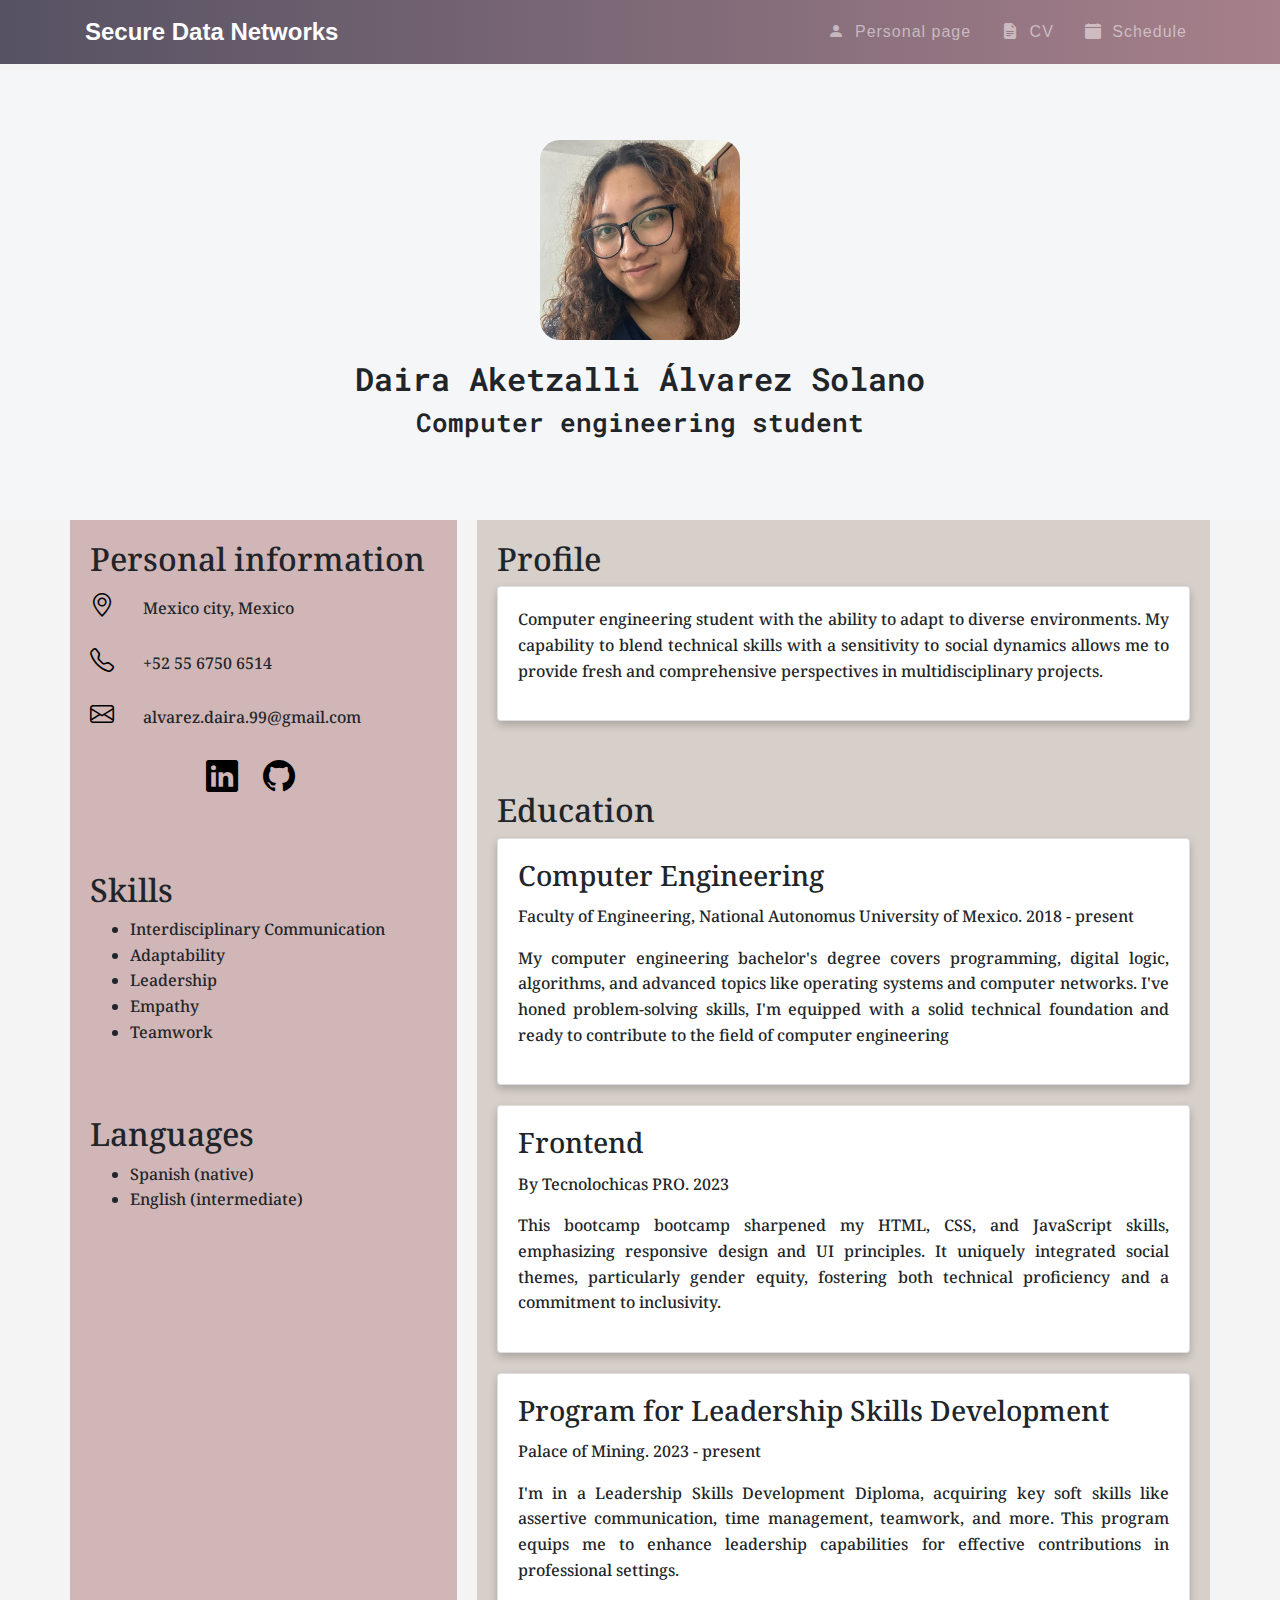
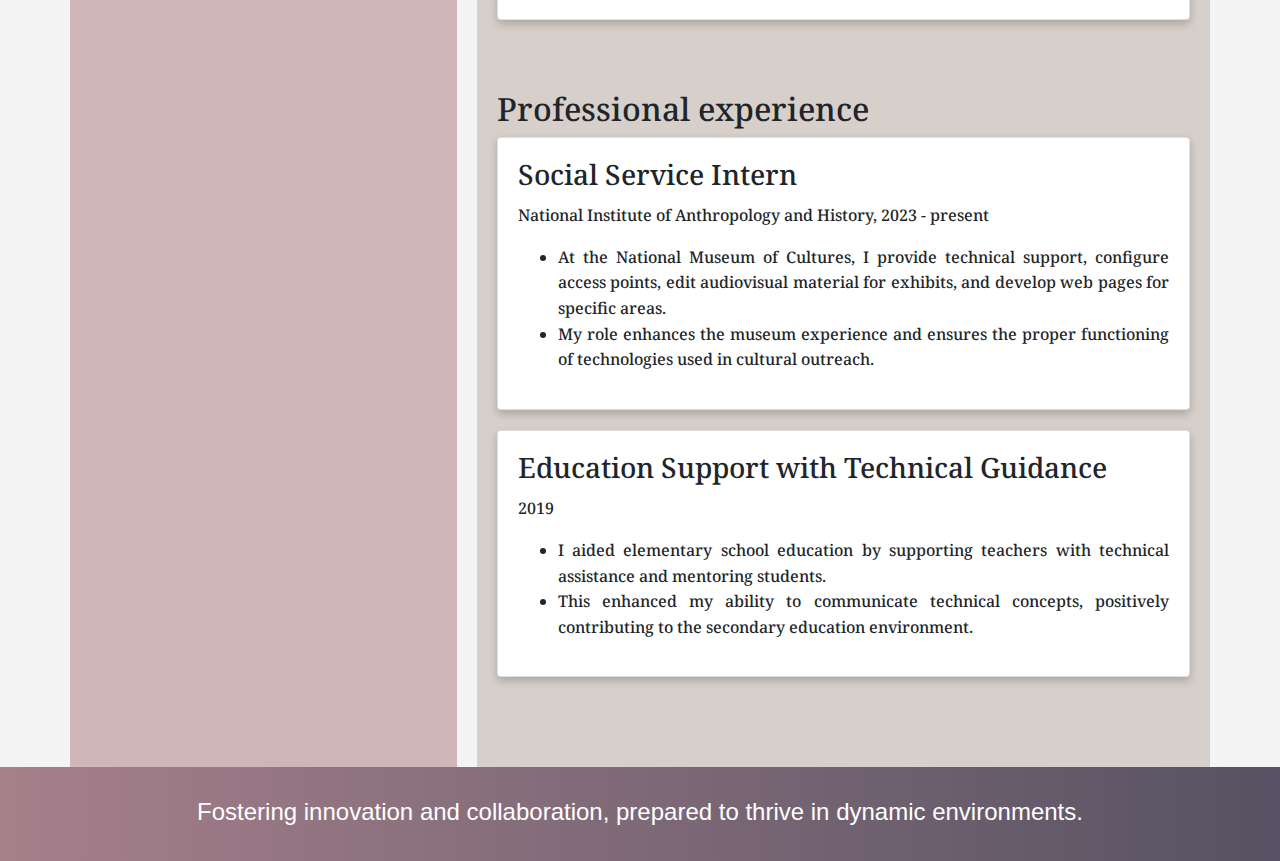
==== commit d2efb915: "Update CV.html" ====
--- a/CV.html
+++ b/CV.html
@@ -140,15 +140,6 @@
                         </div>
                     </div>
 
-                    <div class="card">
-                        <div class="card-body">
-                            <h3 class="card-title">Front-end </h3>
-                            <p class="card-text">Faculty of Engineering, National Autonomus University of Mexico. 2018 - present</p>
-                            <p> 
-                                My computer engineering bachelor's degree covers programming, digital logic, algorithms, and advanced topics like operating systems and computer networks. I've honed problem-solving skills, I'm equipped with a solid technical foundation and ready to contribute to the field of computer engineering
-                            </p>
-                        </div>
-                    </div>
 
                     <div class="card">
                         <div class="card-body">
@@ -163,7 +154,7 @@
                     <div class="card">
                         <div class="card-body">
                             <h3 class="card-title">Program for Leadership Skills Development</h3>
-                            <p class="card-text">Palace of Mining. 2023 - 2024</p>
+                            <p class="card-text">Palace of Mining. 2023 - present</p>
                             <p> 
                                 I'm in a Leadership Skills Development Diploma, acquiring key soft skills like assertive communication, time management, teamwork, and more. This program equips me to enhance leadership capabilities for effective contributions in professional settings.
                             </p>
@@ -176,7 +167,7 @@
                     <h2>Professional experience</h2>
                     <div class="card">
                         <div class="card-body">
-                            <h3 class="card-title">Puesto 1</h3>
+                            <h3 class="card-title">Social Service Intern</h3>
                             <p class="card-text">National Institute of Anthropology and History, 2023 - present </p>
                             <ul>
                                 <li>At the National Museum of Cultures, I provide technical support, configure access points, edit audiovisual material for exhibits, and develop web pages for specific areas. </li>
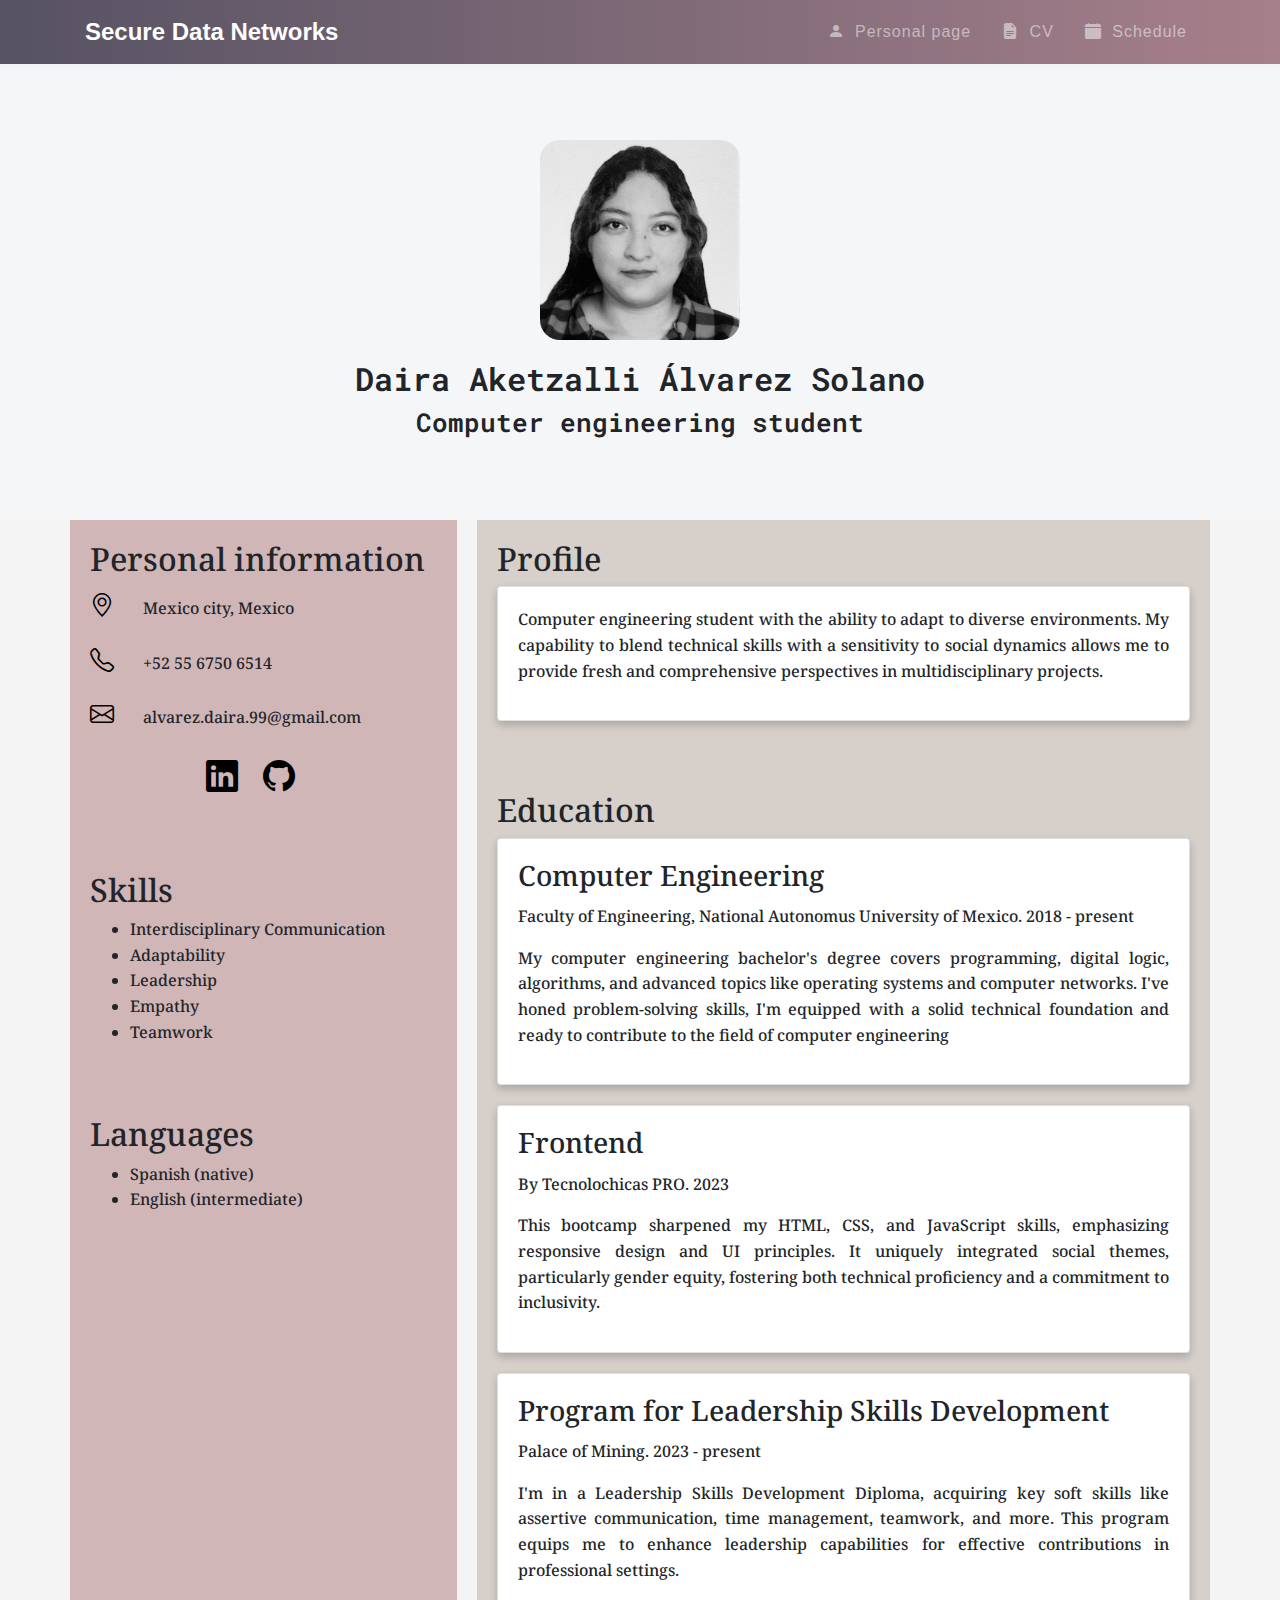
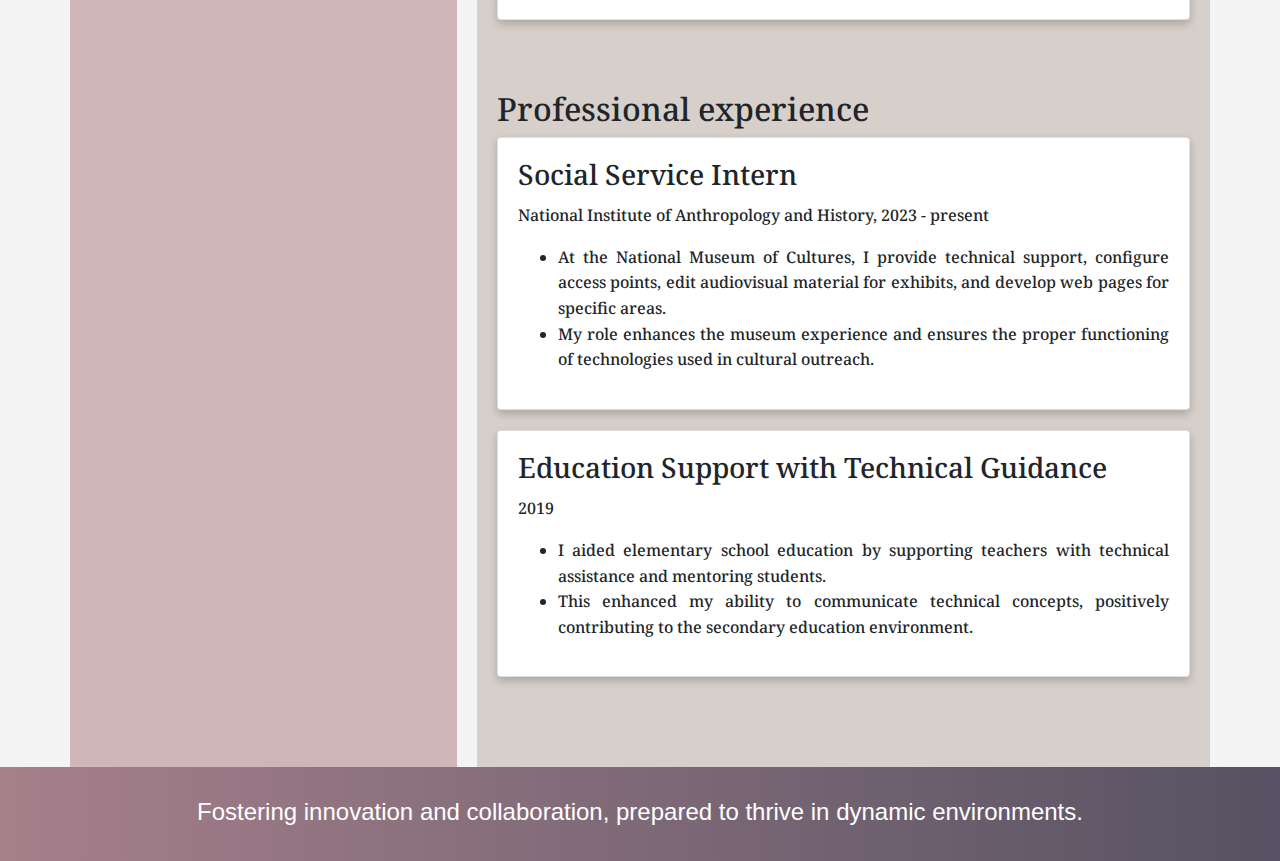
==== commit 010e9fb1: "Cambios finales" ====
--- a/CV.html
+++ b/CV.html
@@ -51,7 +51,7 @@
 
     <section class="hero align-items-stretch">
         <div class="hero-principal d-flex flex-column justify-content-center align-items-center">
-            <img class="hero-imagen-desarrollador rounded-square" src="img/yo.jpg" alt="Foto de Daira Álvarez">
+            <img class="hero-imagen-desarrollador rounded-square" src="img/AlvarezDaira.jpg" alt="Foto de Daira Álvarez">
             <h1>Daira Aketzalli Álvarez Solano</h1>
             <h1 class="ocupacion-h">Computer engineering student</h1>
             <h2 class="text-primary mb-4" id="typewriter"></h2>
@@ -146,7 +146,7 @@
                             <h3 class="card-title">Frontend</h3>
                             <p class="card-text">By Tecnolochicas PRO. 2023</p>
                             <p> 
-                                This bootcamp bootcamp sharpened my HTML, CSS, and JavaScript skills, emphasizing responsive design and UI principles. It uniquely integrated social themes, particularly gender equity, fostering both technical proficiency and a commitment to inclusivity.
+                                This bootcamp sharpened my HTML, CSS, and JavaScript skills, emphasizing responsive design and UI principles. It uniquely integrated social themes, particularly gender equity, fostering both technical proficiency and a commitment to inclusivity.
                             </p>
                         </div>
                     </div>
--- a/styles.css
+++ b/styles.css
@@ -291,9 +291,20 @@
   background-color: black;
 }
 .table {
+  table-layout: fixed;
   border-collapse: collapse; /* Elimina el espacio entre las celdas */
-}
-
+  width: 100%;
+  font-size: 0.9em;
+  border: 10px solid #D1B6B7;
+}
+
+th, td {
+  text-align: center;
+  padding: 5px;
+  border: 2px solid #ddd;
+ }
+
+ 
 .table tbody tr td:hover {
   background-color: #CBB7AE; /* Cambia el color según prefieras */
   box-shadow:  0px  2px  4px rgba(0,  0,  0,  0.2); /* Añade sombra con color negro y  20% de transparencia */
@@ -533,7 +544,6 @@
     .overlay p {
       font-size: 18px;
     }
-  
     .overlay i {
       font-size: 40px;
     }
@@ -610,34 +620,53 @@
 
 
 @media only screen and (max-width: 760px) {
-  table, thead, tbody, th, td, tr {
+  /* Establecer la tabla para que se comporte como un bloque en dispositivos móviles */
+  table {
     display: block;
-  }
-  thead tr {
-    position: absolute;
-    top: -9999px;
-    left: -9999px;
-  }
+    width: 100%;
+    border-collapse: collapse;
+    overflow-x: auto;
+  }
+
+  /* Ocultar las filas de encabezado visualmente */
+  thead {
+    display: none;
+  }
+
+  /* Establecer estilos para cada fila */
   tr {
+    margin-bottom: 10px;
+    display: block;
     border: 1px solid #ccc;
   }
+
+  /* Establecer estilos para las celdas */
   td {
+    display: block;
+    text-align: left;
     border: none;
     border-bottom: 1px solid #eee;
     position: relative;
     padding-left: 50%;
-  }
+    box-sizing: border-box;
+  }
+
+  /* Crear un espacio para el contenido de la celda */
   td:before {
+    content: "";
     position: absolute;
     top: 6px;
     left: 6px;
     width: 45%;
     padding-right: 10px;
     white-space: nowrap;
-  }
-  td:nth-of-type(1):before { content: "Columna 1"; }
-  td:nth-of-type(2):before { content: "Columna 2"; }
-  td:nth-of-type(3):before { content: "Columna 3"; }
-  td:nth-of-type(4):before { content: "Columna 4"; }
-  td:nth-of-type(5):before { content: "Columna 5"; }
-}
+    box-sizing: border-box;
+  }
+
+  /* Asignar contenido específico para cada celda */
+  td:nth-of-type(1):before { content: "Monday"; }
+  td:nth-of-type(2):before { content: "Tuesday"; }
+  td:nth-of-type(3):before { content: "Wednesday"; }
+  td:nth-of-type(4):before { content: "Thursday"; }
+  td:nth-of-type(5):before { content: "Friday"; }
+}
